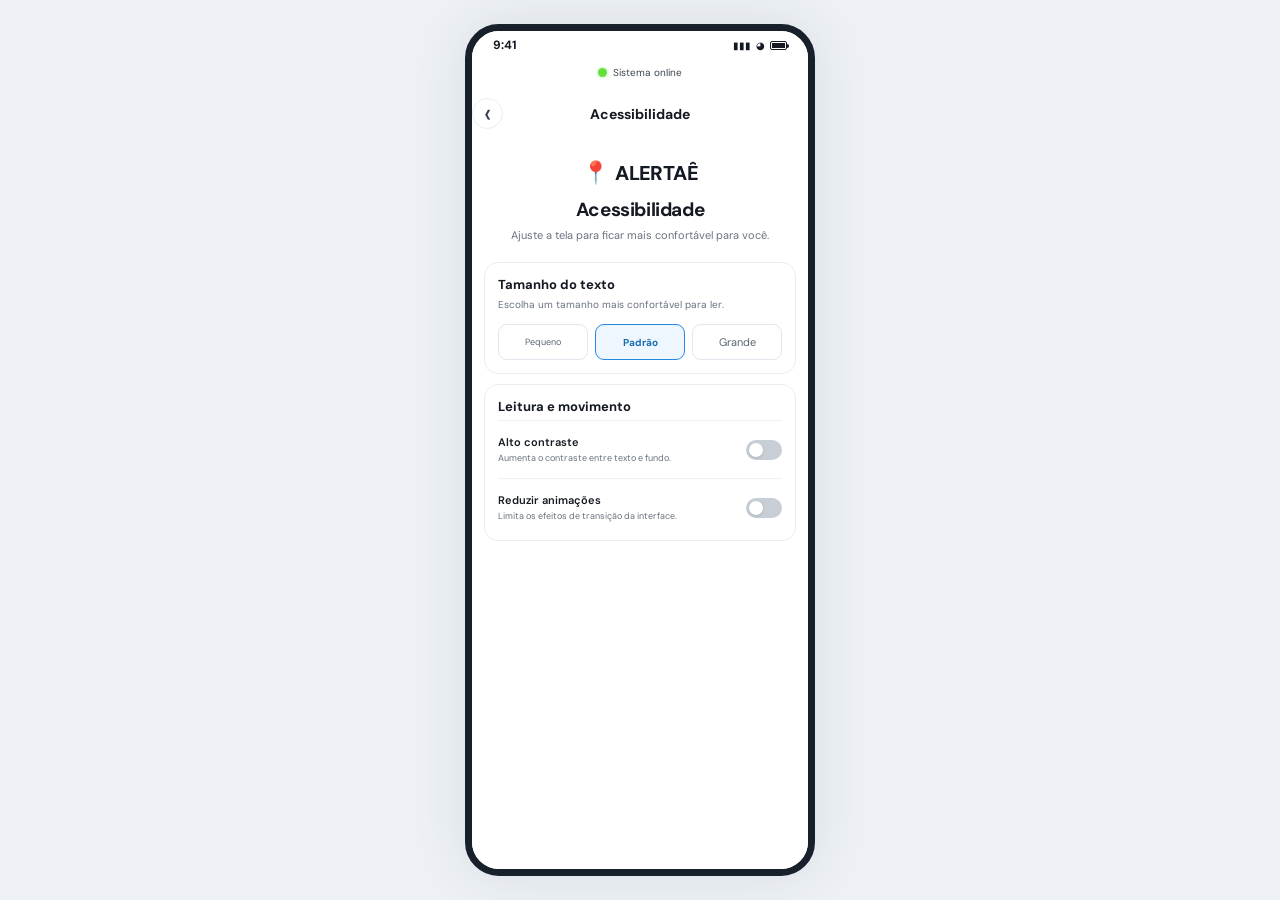
==== front/html/acessibilidade.html @ 3b2bfa72 "Adiciona frontend inicial do Alerta" ====
﻿<!doctype html>
<html lang="pt-BR">
  <head>
    <meta charset="utf-8">
    <meta name="viewport" content="width=device-width, initial-scale=1, viewport-fit=cover">
    <meta name="theme-color" content="#ffffff">
    <meta name="description" content="Preferências da sua conta Alertaê.">
    <title>Alertaê — preferências</title>
    <link rel="preconnect" href="https://fonts.googleapis.com">
    <link rel="preconnect" href="https://fonts.gstatic.com" crossorigin>
    <link href="https://fonts.googleapis.com/css2?family=DM+Sans:wght@400;500;600;700;800&display=swap" rel="stylesheet">
    <link rel="stylesheet" href="../css/base.css">
    <link rel="stylesheet" href="../css/preferencias-compartilhadas.css">
    <link rel="stylesheet" href="../css/acessibilidade.css">
    <script defer src="../js/aplicacao.js"></script>
  </head>
  <body>
    <main class="device" id="app">
      <div class="status-bar" aria-label="Barra de status">
        <span>9:41</span>
        <div class="status-icons" aria-hidden="true"><i>▮▮▮</i><i>◕</i><i class="battery"></i></div>
      </div>
      <div class="online-strip"><span class="online-dot"></span><span>Sistema online</span></div>
      <section class="screen active content-screen" aria-label="Acessibilidade">
        <header class="content-header">
          <button class="back-button" type="button" data-screen="settings" aria-label="Voltar às configurações">‹</button>
          <div class="header-title">Acessibilidade</div>
          <div class="header-spacer" aria-hidden="true"></div>
        </header>
        <div class="preferences-page">
          <div class="faq-brand"><span>📍</span><strong>ALERTAÊ</strong></div>
          <h1>Acessibilidade</h1>
          <p class="preferences-intro">Ajuste a tela para ficar mais confortável para você.</p>
          <section class="preference-card">
            <h2>Tamanho do texto</h2>
            <p>Escolha um tamanho mais confortável para ler.</p>
            <div class="choice-row" role="group" aria-label="Tamanho do texto">
              <button class="choice-button" type="button" data-text-size="small">Pequeno</button>
              <button class="choice-button selected" type="button" data-text-size="normal">Padrão</button>
              <button class="choice-button" type="button" data-text-size="large">Grande</button>
            </div>
          </section>
          <section class="preference-card preference-list">
            <h2>Leitura e movimento</h2>
            <label class="preference-row"><div><strong>Alto contraste</strong><small>Aumenta o contraste entre texto e fundo.</small></div><input type="checkbox" data-accessibility="contrast"><i></i></label>
            <label class="preference-row"><div><strong>Reduzir animações</strong><small>Limita os efeitos de transição da interface.</small></div><input type="checkbox" data-accessibility="motion"><i></i></label>
          </section>
        </div>
      </section>
      <div class="toast" id="toast" role="status" aria-live="polite"></div>
    </main>
  </body>
</html>
---- front/css/base.css ----
﻿:root{color-scheme:light;--ink:#141922;--muted:#69727f;--line:#e8ebef;--surface:#fff;--red:#e5003d;--blue:#2188df;--green:#22be56;--amber:#efa91c;font-family:"DM Sans",-apple-system,BlinkMacSystemFont,"Segoe UI",sans-serif;font-synthesis:none;text-rendering:optimizeLegibility;-webkit-font-smoothing:antialiased}
*{box-sizing:border-box}html,body{width:100%;min-width:320px;min-height:100%;margin:0}body{min-height:100dvh;background:#edf1f5;color:var(--ink)}button,input{font:inherit}button{color:inherit}button:focus-visible,input:focus-visible{outline:3px solid #78baf6;outline-offset:2px}
.device{position:relative;width:min(100%,350px);height:100dvh;min-height:640px;margin:0 auto;overflow:hidden;background:#fff;box-shadow:0 0 55px #26375018}
.status-bar{position:relative;z-index:5;display:flex;height:25px;align-items:center;justify-content:space-between;padding:0 20px;background:#fff;font-size:12px;font-weight:700}.status-icons{display:flex;align-items:center;gap:5px;font-size:10px}.status-icons i{font-style:normal}.battery{position:relative;width:17px;height:9px;border:1.3px solid currentColor;border-radius:2px}.battery:before{position:absolute;inset:1px;background:currentColor;content:""}.battery:after{position:absolute;top:2px;right:-3px;width:2px;height:4px;border-radius:0 2px 2px 0;background:currentColor;content:""}
.online-strip{position:relative;z-index:5;display:flex;height:25px;align-items:center;justify-content:center;gap:6px;background:#fff;color:#3d4650;font-size:10px}.online-dot{width:9px;height:9px;border-radius:50%;background:#65de40;box-shadow:0 0 0 2px #65de4022}
.screen{position:absolute;inset:50px 0 0;display:none;overflow-x:hidden;overflow-y:auto;padding:18px 17px calc(26px + env(safe-area-inset-bottom));background:#fff;scrollbar-width:thin;scrollbar-color:#d9dee5 transparent}.screen.active{display:block;animation:appear .18s ease-out}@keyframes appear{from{opacity:.7}to{opacity:1}}
.auth-brand{display:flex;flex-direction:column;align-items:center;margin:14px auto 23px}.brand-pin{display:block;height:43px;font-size:35px;line-height:1;filter:saturate(1.15)}.wordmark{color:#080c12;font-size:29px;font-weight:800;letter-spacing:-1.3px;line-height:1.15}.brand-underline{width:50px;height:3px;margin-top:3px;border-radius:9px;background:var(--red)}.auth-heading{margin:0 0 29px;text-align:center}.auth-heading h1{margin:0 0 3px;font-size:17px;font-weight:800;letter-spacing:-.25px}.auth-heading p{margin:0;color:#434b55;font-size:12px;line-height:1.45}
.form-stack{display:flex;flex-direction:column}.field-label{margin:0 0 5px;color:#252b33;font-size:10px;font-weight:700}.input-wrap{display:flex;height:42px;align-items:center;gap:8px;padding:0 10px;border:1px solid #dce0e5;border-radius:10px;background:#fff;color:#9aa2ab;box-shadow:0 1px 2px #10182808}.input-wrap>span{width:15px;color:#89929c;text-align:center;font-size:14px}.input-wrap input{width:100%;min-width:0;height:100%;border:0;outline:0;background:transparent;color:var(--ink);font-size:12px}.input-wrap input::placeholder{color:#a7aeb6}.input-action{border:0;padding:5px;background:transparent;color:#7d8792;cursor:pointer}.form-stack .field-label:not(:first-child){margin-top:11px}.text-link{border:0;padding:0;background:transparent;color:#3282c1;font-size:inherit;cursor:pointer}.primary-button{min-height:43px;border:0;border-radius:10px;background:var(--red);color:#fff;font-size:14px;font-weight:700;box-shadow:0 2px 5px #e5003d22;cursor:pointer;transition:transform .12s ease,filter .12s ease}.primary-button:hover{filter:brightness(.96)}.primary-button:active,.soft-button:active{transform:scale(.985)}.soft-button{min-height:43px;border:0;border-radius:10px;background:#edf6fc;color:#3b789f;font-weight:700;cursor:pointer}
.mini-brand{display:flex;align-items:center;gap:8px;color:#0a0e15;font-size:19px;letter-spacing:-.55px}.mini-brand i,.mini-brand span{font-style:normal;font-size:23px}.content-screen{padding:0}.content-header{position:sticky;z-index:2;top:-18px;display:flex;height:57px;align-items:center;justify-content:space-between;margin:0 -17px;padding:0 17px;background:#fff}.back-button{display:grid;width:31px;height:31px;place-items:center;border:1px solid #e9edf1;border-radius:50%;background:#fff;color:#333c47;font-size:28px;line-height:1;cursor:pointer}.header-spacer{width:31px}.header-title{font-size:14px;font-weight:700}.header-icon{width:31px;height:31px;border:0;border-radius:50%;background:#f2f5f8;color:#526171;font-weight:800}
.faq-brand{display:flex;align-items:center;justify-content:center;gap:7px;margin:1px auto 9px;font-size:20px;letter-spacing:-.6px}.faq-brand i,.faq-brand span{font-style:normal;font-size:22px}.faq-brand strong{font-weight:800}
.category-icon{display:grid;width:28px;height:28px;flex:0 0 28px;place-items:center;border-radius:50%;color:#fff;font-size:16px;font-style:normal;font-weight:700;box-shadow:0 1px 3px #0002}.category-icon.red{background:#e91a32}.category-icon.amber{background:#ec9614}.category-icon.blue{background:#2589e3}.category-icon.green{background:#22bb58}.category-icon.purple{background:#8062b7}
.toast{position:absolute;z-index:20;right:16px;bottom:calc(18px + env(safe-area-inset-bottom));left:16px;visibility:hidden;transform:translateY(8px);border-radius:12px;padding:12px 15px;background:#202c3b;color:#fff;opacity:0;text-align:center;font-size:12px;box-shadow:0 6px 18px #11182733;transition:.2s ease}.toast.show{visibility:visible;transform:translateY(0);opacity:1}.modal-backdrop{position:absolute;z-index:30;inset:0;display:grid;place-items:center;padding:20px;background:#10182066;backdrop-filter:blur(2px)}.modal-backdrop[hidden]{display:none}.confirm-modal{width:min(100%,340px);border-radius:21px;padding:22px 20px 18px;background:#fff;text-align:center;box-shadow:0 12px 45px #1018204f}.modal-emblem{display:grid;width:42px;height:42px;place-items:center;margin:0 auto 9px;border-radius:50%;background:#fff0f3;color:var(--red);font-size:25px;font-weight:800}.confirm-modal h2{margin:0 0 6px;font-size:17px}.confirm-modal p{margin:0 auto 17px;max-width:270px;color:var(--muted);font-size:11px;line-height:1.5}.modal-actions{display:grid;grid-template-columns:1fr 1.2fr;gap:8px}.modal-actions .primary-button,.modal-actions .soft-button{min-height:40px;font-size:11px}
@media(min-width:600px){body{display:grid;place-items:center;padding:24px}.device{height:min(900px,calc(100dvh - 48px));min-height:650px;border:7px solid #17202b;border-radius:34px}.status-bar{height:28px;padding-right:21px;padding-left:21px}.online-strip{height:26px}.screen{inset:54px 0 0}.content-header{top:-18px}}
@media(max-width:360px){.screen{padding-right:14px;padding-left:14px}.content-header{margin-right:-14px;margin-left:-14px;padding-right:14px;padding-left:14px}.auth-brand{margin-top:5px;margin-bottom:16px}.auth-heading{margin-bottom:22px}}
body.dark-preview{background:#10151d;color-scheme:dark}body.dark-preview .device{--ink:#f0f2f5;--muted:#abb4c0;--line:#39414c;--surface:#1c242f;background:#1c242f;color:#f0f2f5}body.dark-preview .status-bar,body.dark-preview .online-strip,body.dark-preview .screen,body.dark-preview .content-header,body.dark-preview .map-topbar{background-color:#1c242f;color:#f0f2f5}body.dark-preview .wordmark,body.dark-preview .mini-brand,body.dark-preview .map-fab small,body.dark-preview .field-label,body.dark-preview .auth-heading h1,body.dark-preview .sheet-heading,body.dark-preview .occurrence-copy strong,body.dark-preview .settings-body h1,body.dark-preview .faq-body h1,body.dark-preview .faq-question-copy strong{color:#f0f2f5}body.dark-preview .input-wrap,body.dark-preview .occurrence-card,body.dark-preview .faq-item,body.dark-preview .setting-row,body.dark-preview .chat-compose input,body.dark-preview .back-button{border-color:#39414c;background:#252e3a;color:#f0f2f5}body.dark-preview .soft-button,body.dark-preview .bot-card,body.dark-preview .bot-card>strong,body.dark-preview .quick-prompt,body.dark-preview .faq-question,body.dark-preview .emergency-channel{background-color:#252e3a;color:#f0f2f5}body.dark-preview .map-sheet{background:#1c242f}
---- front/css/preferencias-compartilhadas.css ----
﻿.preferences-page{padding:12px 12px 28px}.preferences-page .faq-brand{display:flex;align-items:center;justify-content:center;gap:7px;margin:4px auto 10px;font-size:20px;letter-spacing:-.6px}.preferences-page .faq-brand i{font-style:normal;font-size:22px}.preferences-page .faq-brand strong{font-weight:800}.preferences-page h1{margin:0 0 5px;text-align:center;font-size:19px;letter-spacing:-.4px}.preferences-intro{margin:0 auto 18px;max-width:270px;color:var(--muted);text-align:center;font-size:11px;line-height:1.5}.preference-card{margin-bottom:10px;border:1px solid #e9edf1;border-radius:14px;padding:13px;background:#fff}.preference-card h2{margin:0 0 5px;font-size:13px}.preference-card>p{margin:0 0 12px;color:var(--muted);font-size:10px;line-height:1.45}.choice-row{display:flex;gap:7px}.choice-button{min-height:36px;flex:1;border:1px solid #e2e7ed;border-radius:9px;background:#fff;color:#596574;font-size:10px;cursor:pointer}.choice-button.selected{border-color:#2589e3;background:#eef7ff;color:#176daf;font-weight:700}.preference-list{padding-bottom:4px}.preference-row{display:flex;min-height:58px;align-items:center;justify-content:space-between;gap:10px;border-top:1px solid #eef0f3;padding:9px 0;cursor:pointer}.preference-row>div{display:flex;flex:1;flex-direction:column;gap:3px}.preference-row strong{font-size:11px;font-weight:600}.preference-row small{color:var(--muted);font-size:9px;line-height:1.4}.preference-row input{position:absolute;width:1px;height:1px;opacity:0}.preference-row i{position:relative;width:36px;height:20px;flex:0 0 36px;border-radius:99px;background:#c7ced6;transition:background .15s}.preference-row i:after{position:absolute;top:3px;left:3px;width:14px;height:14px;border-radius:50%;background:#fff;box-shadow:0 1px 3px #0002;content:"";transition:transform .15s}.preference-row input:checked+i{background:#2188df}.preference-row input:checked+i:after{transform:translateX(16px)}.preference-row input:focus-visible+i{outline:3px solid #78baf6;outline-offset:2px}.profile-form .field-label:not(:first-child){margin-top:12px}.profile-form .primary-button{width:100%;margin-top:18px}.profile-note,.permissions-note{margin:12px 4px 0;color:#8a929d;text-align:center;font-size:9px;line-height:1.5}body.high-contrast{--ink:#080b0f;--muted:#3f4650;--line:#9299a3}body.high-contrast .preference-card{border-color:#757d88}body.text-small .preferences-page{zoom:.92}body.text-large .preferences-page{zoom:1.08}body.reduce-motion *,body.reduce-motion *:before,body.reduce-motion *:after{animation-duration:.01ms!important;transition-duration:.01ms!important;scroll-behavior:auto!important}
---- front/css/acessibilidade.css ----
﻿.choice-button:first-child{font-size:9px}.choice-button:last-child{font-size:11px}
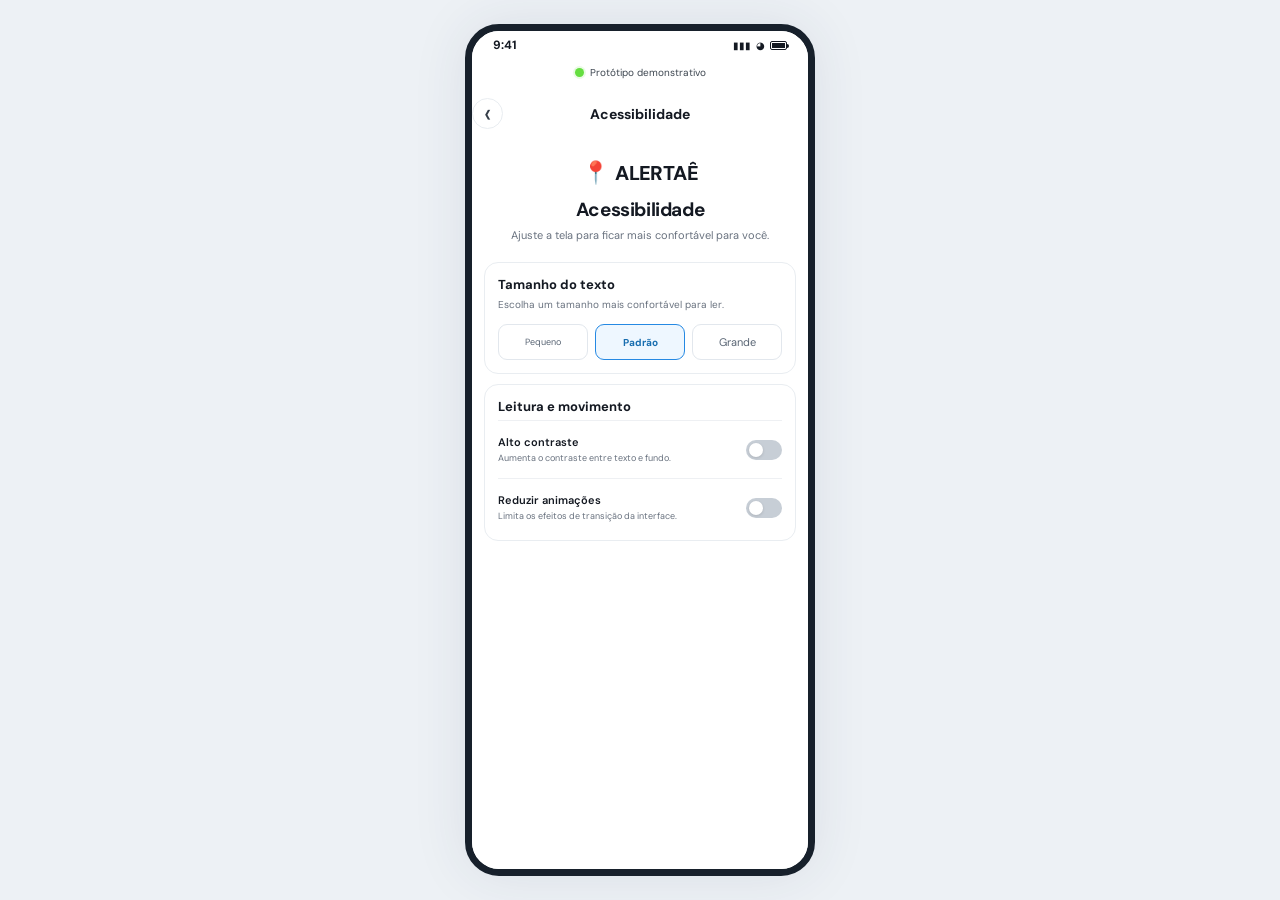
==== commit 764326ef: "Melhorar mapa, canais de emergencia e configuracoes" ====
--- a/front/html/acessibilidade.html
+++ b/front/html/acessibilidade.html
@@ -1,4 +1,4 @@
-﻿<!doctype html>
+<!doctype html>
 <html lang="pt-BR">
   <head>
     <meta charset="utf-8">
@@ -20,7 +20,7 @@
         <span>9:41</span>
         <div class="status-icons" aria-hidden="true"><i>▮▮▮</i><i>◕</i><i class="battery"></i></div>
       </div>
-      <div class="online-strip"><span class="online-dot"></span><span>Sistema online</span></div>
+      <div class="online-strip"><span class="online-dot"></span><span>Protótipo demonstrativo</span></div>
       <section class="screen active content-screen" aria-label="Acessibilidade">
         <header class="content-header">
           <button class="back-button" type="button" data-screen="settings" aria-label="Voltar às configurações">‹</button>
--- a/front/css/base.css
+++ b/front/css/base.css
@@ -14,3 +14,13 @@
 @media(max-width:360px){.screen{padding-right:14px;padding-left:14px}.content-header{margin-right:-14px;margin-left:-14px;padding-right:14px;padding-left:14px}.auth-brand{margin-top:5px;margin-bottom:16px}.auth-heading{margin-bottom:22px}}
 body.dark-preview{background:#10151d;color-scheme:dark}body.dark-preview .device{--ink:#f0f2f5;--muted:#abb4c0;--line:#39414c;--surface:#1c242f;background:#1c242f;color:#f0f2f5}body.dark-preview .status-bar,body.dark-preview .online-strip,body.dark-preview .screen,body.dark-preview .content-header,body.dark-preview .map-topbar{background-color:#1c242f;color:#f0f2f5}body.dark-preview .wordmark,body.dark-preview .mini-brand,body.dark-preview .map-fab small,body.dark-preview .field-label,body.dark-preview .auth-heading h1,body.dark-preview .sheet-heading,body.dark-preview .occurrence-copy strong,body.dark-preview .settings-body h1,body.dark-preview .faq-body h1,body.dark-preview .faq-question-copy strong{color:#f0f2f5}body.dark-preview .input-wrap,body.dark-preview .occurrence-card,body.dark-preview .faq-item,body.dark-preview .setting-row,body.dark-preview .chat-compose input,body.dark-preview .back-button{border-color:#39414c;background:#252e3a;color:#f0f2f5}body.dark-preview .soft-button,body.dark-preview .bot-card,body.dark-preview .bot-card>strong,body.dark-preview .quick-prompt,body.dark-preview .faq-question,body.dark-preview .emergency-channel{background-color:#252e3a;color:#f0f2f5}body.dark-preview .map-sheet{background:#1c242f}
 
+
+/* Preferências e foco compartilhados por todas as páginas. */
+body.high-contrast{--ink:#080b0f;--muted:#303640;--line:#757d88}
+body.high-contrast .screen :is(p,small,label,input){color:#111!important}
+body.high-contrast .input-wrap{border-color:#555}
+body.text-small .screen{zoom:.92}
+body.text-large .screen{zoom:1.08}
+body.reduce-motion *,body.reduce-motion *::before,body.reduce-motion *::after{animation-duration:.01ms!important;transition-duration:.01ms!important;scroll-behavior:auto!important}
+@media(prefers-reduced-motion:reduce){*,*::before,*::after{animation-duration:.01ms!important;transition-duration:.01ms!important;scroll-behavior:auto!important}}
+body .input-wrap input:focus-visible,body .chat-compose input:focus-visible{outline:3px solid #287abf;outline-offset:2px}
--- a/front/css/preferencias-compartilhadas.css
+++ b/front/css/preferencias-compartilhadas.css
@@ -1 +1 @@
-﻿.preferences-page{padding:12px 12px 28px}.preferences-page .faq-brand{display:flex;align-items:center;justify-content:center;gap:7px;margin:4px auto 10px;font-size:20px;letter-spacing:-.6px}.preferences-page .faq-brand i{font-style:normal;font-size:22px}.preferences-page .faq-brand strong{font-weight:800}.preferences-page h1{margin:0 0 5px;text-align:center;font-size:19px;letter-spacing:-.4px}.preferences-intro{margin:0 auto 18px;max-width:270px;color:var(--muted);text-align:center;font-size:11px;line-height:1.5}.preference-card{margin-bottom:10px;border:1px solid #e9edf1;border-radius:14px;padding:13px;background:#fff}.preference-card h2{margin:0 0 5px;font-size:13px}.preference-card>p{margin:0 0 12px;color:var(--muted);font-size:10px;line-height:1.45}.choice-row{display:flex;gap:7px}.choice-button{min-height:36px;flex:1;border:1px solid #e2e7ed;border-radius:9px;background:#fff;color:#596574;font-size:10px;cursor:pointer}.choice-button.selected{border-color:#2589e3;background:#eef7ff;color:#176daf;font-weight:700}.preference-list{padding-bottom:4px}.preference-row{display:flex;min-height:58px;align-items:center;justify-content:space-between;gap:10px;border-top:1px solid #eef0f3;padding:9px 0;cursor:pointer}.preference-row>div{display:flex;flex:1;flex-direction:column;gap:3px}.preference-row strong{font-size:11px;font-weight:600}.preference-row small{color:var(--muted);font-size:9px;line-height:1.4}.preference-row input{position:absolute;width:1px;height:1px;opacity:0}.preference-row i{position:relative;width:36px;height:20px;flex:0 0 36px;border-radius:99px;background:#c7ced6;transition:background .15s}.preference-row i:after{position:absolute;top:3px;left:3px;width:14px;height:14px;border-radius:50%;background:#fff;box-shadow:0 1px 3px #0002;content:"";transition:transform .15s}.preference-row input:checked+i{background:#2188df}.preference-row input:checked+i:after{transform:translateX(16px)}.preference-row input:focus-visible+i{outline:3px solid #78baf6;outline-offset:2px}.profile-form .field-label:not(:first-child){margin-top:12px}.profile-form .primary-button{width:100%;margin-top:18px}.profile-note,.permissions-note{margin:12px 4px 0;color:#8a929d;text-align:center;font-size:9px;line-height:1.5}body.high-contrast{--ink:#080b0f;--muted:#3f4650;--line:#9299a3}body.high-contrast .preference-card{border-color:#757d88}body.text-small .preferences-page{zoom:.92}body.text-large .preferences-page{zoom:1.08}body.reduce-motion *,body.reduce-motion *:before,body.reduce-motion *:after{animation-duration:.01ms!important;transition-duration:.01ms!important;scroll-behavior:auto!important}
+.preferences-page{padding:12px 12px 28px}.preferences-page .faq-brand{display:flex;align-items:center;justify-content:center;gap:7px;margin:4px auto 10px;font-size:20px;letter-spacing:-.6px}.preferences-page .faq-brand i{font-style:normal;font-size:22px}.preferences-page .faq-brand strong{font-weight:800}.preferences-page h1{margin:0 0 5px;text-align:center;font-size:19px;letter-spacing:-.4px}.preferences-intro{margin:0 auto 18px;max-width:270px;color:var(--muted);text-align:center;font-size:11px;line-height:1.5}.preference-card{margin-bottom:10px;border:1px solid #e9edf1;border-radius:14px;padding:13px;background:#fff}.preference-card h2{margin:0 0 5px;font-size:13px}.preference-card>p{margin:0 0 12px;color:var(--muted);font-size:10px;line-height:1.45}.choice-row{display:flex;gap:7px}.choice-button{min-height:36px;flex:1;border:1px solid #e2e7ed;border-radius:9px;background:#fff;color:#596574;font-size:10px;cursor:pointer}.choice-button.selected{border-color:#2589e3;background:#eef7ff;color:#176daf;font-weight:700}.preference-list{padding-bottom:4px}.preference-row{display:flex;min-height:58px;align-items:center;justify-content:space-between;gap:10px;border-top:1px solid #eef0f3;padding:9px 0;cursor:pointer}.preference-row>div{display:flex;flex:1;flex-direction:column;gap:3px}.preference-row strong{font-size:11px;font-weight:600}.preference-row small{color:var(--muted);font-size:9px;line-height:1.4}.preference-row input{position:absolute;width:1px;height:1px;opacity:0}.preference-row i{position:relative;width:36px;height:20px;flex:0 0 36px;border-radius:99px;background:#c7ced6;transition:background .15s}.preference-row i:after{position:absolute;top:3px;left:3px;width:14px;height:14px;border-radius:50%;background:#fff;box-shadow:0 1px 3px #0002;content:"";transition:transform .15s}.preference-row input:checked+i{background:#2188df}.preference-row input:checked+i:after{transform:translateX(16px)}.preference-row input:focus-visible+i{outline:3px solid #78baf6;outline-offset:2px}.profile-form .field-label:not(:first-child){margin-top:12px}.profile-form .primary-button{width:100%;margin-top:18px}.profile-note,.permissions-note{margin:12px 4px 0;color:#8a929d;text-align:center;font-size:9px;line-height:1.5}body.high-contrast{--ink:#080b0f;--muted:#3f4650;--line:#9299a3}body.high-contrast .preference-card{border-color:#757d88}body.reduce-motion *,body.reduce-motion *:before,body.reduce-motion *:after{animation-duration:.01ms!important;transition-duration:.01ms!important;scroll-behavior:auto!important}
